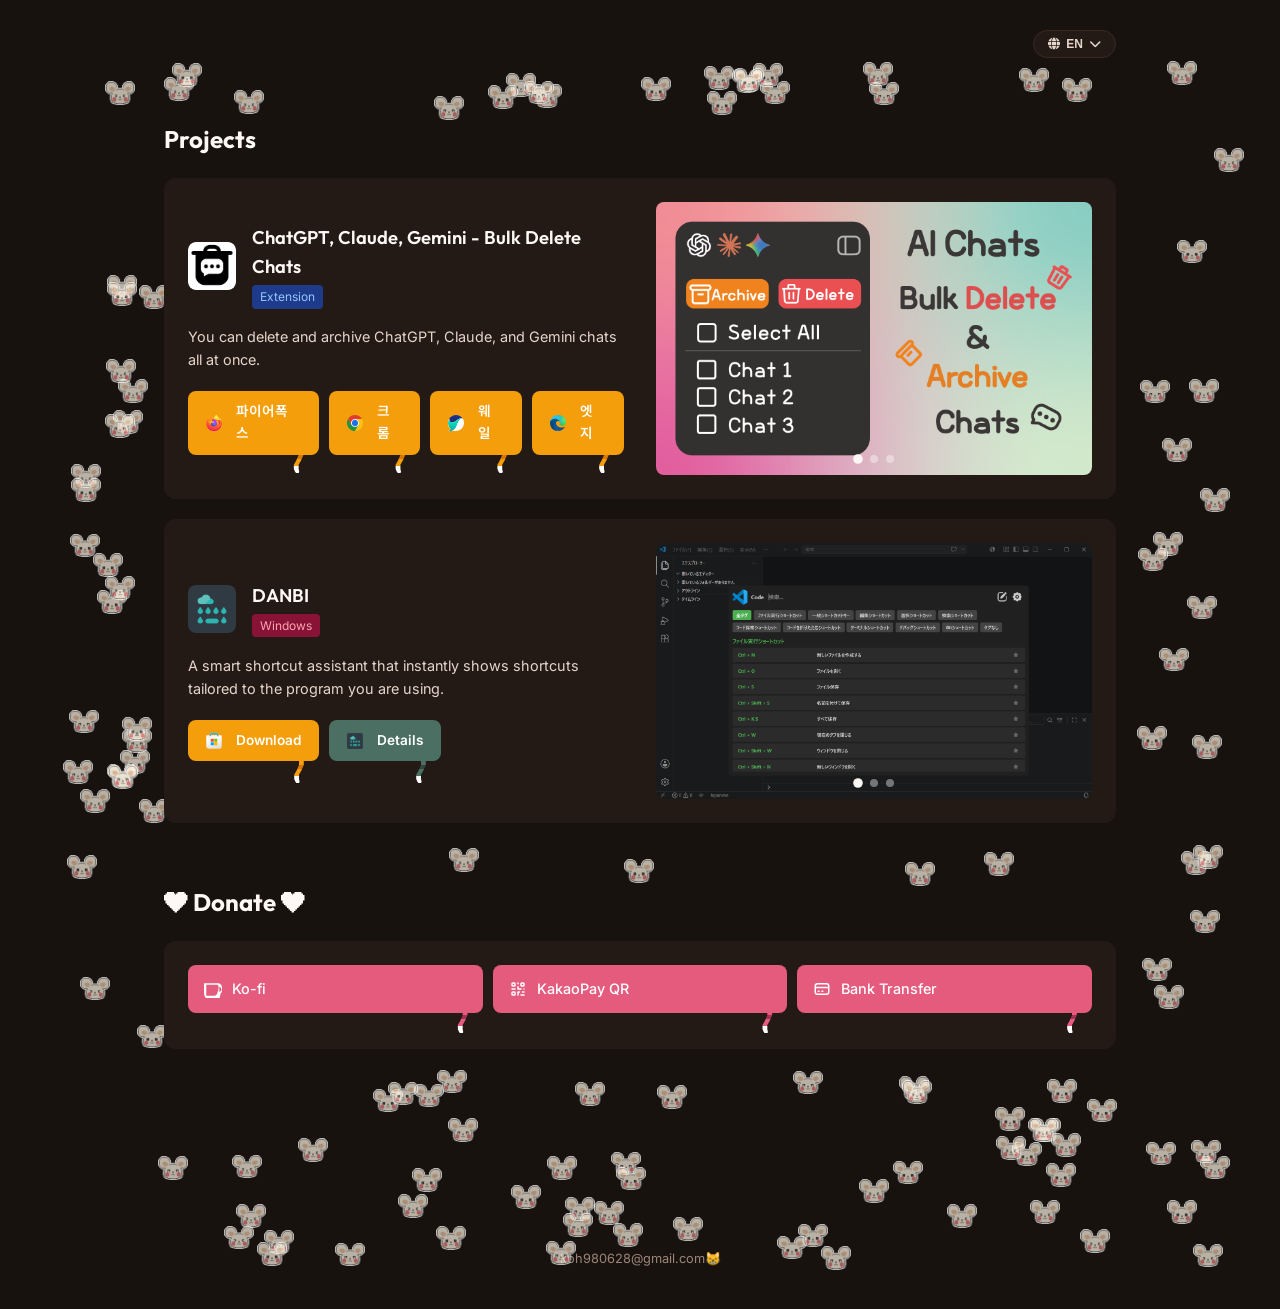
==== index.html @ f4b76061 "Update payment modals in index.html Reorganize payment modals and add KakaoPay and TossPay modals." ====
<!DOCTYPE html>
<html lang="ko">

<head>
  <meta charset="UTF-8">
  <meta name="viewport" content="width=device-width, initial-scale=1.0">
  <title data-i18n="title">😸LAON</title>
  <link rel="stylesheet" href="style.css">
  <link rel="stylesheet" href="https://cdnjs.cloudflare.com/ajax/libs/font-awesome/6.4.0/css/all.min.css">
</head>

<body>

  <!-- 헤더 프로필 영역 -->
  <header>
    <div class="header-lang-container">
      <button class="header-lang-btn" id="header-lang-btn">
        <i class="fa-solid fa-globe"></i> EN <i class="fa-solid fa-chevron-down"></i>
      </button>
      <div class="header-lang-dropdown" id="header-lang-dropdown">
        <a href="#" class="lang-option" data-lang="en">EN (English)</a>
        <a href="#" class="lang-option" data-lang="ko">KO (한국어)</a>
        <a href="#" class="lang-option" data-lang="ja">JA (日本語)</a>
        <a href="#" class="lang-option" data-lang="zh">ZH (中文)</a>
        <a href="#" class="lang-option" data-lang="es">ES (Español)</a>
        <a href="#" class="lang-option" data-lang="fr">FR (Français)</a>
        <a href="#" class="lang-option" data-lang="de">DE (Deutsch)</a>
        <a href="#" class="lang-option" data-lang="ru">RU (Русский)</a>
      </div>
    </div>
    <!-- 프로필 설명 숨기기
    <div class="header-container">
      <div class="profile-avatar">
        <iframe src="https://giphy.com/embed/NfzERYyiWcXU4" width="150" height="150" frameBorder="0" class="giphy-embed"
          style="border-radius: 50%; pointer-events: none;" allowFullScreen></iframe>
      </div>
      <div class="profile-info">
        <h1 data-i18n="header_welcome">안녕하세요옹~~~ 😸</h1>
        <p data-i18n="header_desc">편리하고 유용한 확장 프로그램과 데스크톱 도구를 제작합니다.<br>후원은 지속적인 서비스 개발과 유지보수에 아주 큰 힘이 됩니다!</p>
      </div>
    -->
    </div>
  </header>

  <!-- 메인 콘텐트 -->
  <main>

    <!-- 1. 프로젝트 소개 섹션 -->
    <section id="projects">
      <h2 data-i18n="sec_projects">프로젝트</h2>
      <div class="projects-grid">
        <article class="glass-card project-card">
          <div class="project-body">
            <div class="project-info-side">
              <div class="project-header">
                <img class="project-logo" src="logo/gpt extension logo.png" alt="Extension Logo">
                <div class="project-title">
                  <h3 data-i18n="project1_title">ChatGPT - GPT 채팅 일괄 보관 및 삭제</h3>
                  <span class="project-badge" data-i18n="badge_extension">확장 프로그램</span>
                </div>
              </div>
              <p class="project-desc" data-i18n="project1_desc">원하는 ChatGPT 대화 탭들을 선택하여 원클릭으로 보관하거나 삭제하는 강력한 생산성 확장
                프로그램입니다.
              </p>
              <div class="project-links">
                <a href="https://addons.mozilla.org/firefox/addon/ai-chats-bulk-delete/" target="_blank"
                  class="btn btn-primary" id="btn-ext-store">
                  <img class="store-svg-icon" src="logo/firefox.svg" alt="Firefox Logo"
                    style="vertical-align: middle; margin-right: 6px;">
                  파이어폭스
                </a>
                <a href="https://chromewebstore.google.com/detail/onkgclhgahifgcmlanepmiodcfbfenig?utm_source=item-share-cb"
                  target="_blank" class="btn btn-primary" id="btn-ext-store">
                  <img class="store-svg-icon" src="logo/chrome.svg" alt="Chrome Logo"
                    style="vertical-align: middle; margin-right: 6px;">
                  크롬
                </a>
                <a href="https://store.whale.naver.com/detail/jankkhgcfgfmhkidgklkialiofajngod" target="_blank"
                  class="btn btn-primary" id="btn-ext-store">
                  <img class="store-svg-icon" src="logo/whale.svg" alt="Whale Logo"
                    style="vertical-align: middle; margin-right: 6px;">
                  웨일
                </a>
                <a href="https://microsoftedge.microsoft.com/addons/detail/cefenfejcmmmejpilemgagpblkdncmoe"
                  target="_blank" class="btn btn-primary" id="btn-ext-store">
                  <img class="store-svg-icon" src="logo/edge.svg" alt="Edge Logo"
                    style="vertical-align: middle; margin-right: 6px;">
                  엣지
                </a>
              </div>
            </div>
            <div class="project-preview-side">
              <div class="project-preview slider-container" style="aspect-ratio: 16 / 10;">
                <div class="slider-wrapper">
                  <img src="Screenshot\이미지1.png" class="slide active" alt="Excel Preview">
                  <img src="Screenshot\이미지2.png" class="slide" alt="Photoshop Preview">
                  <img src="Screenshot\이미지3.png" class="slide" alt="VSCode Preview">
                </div>
                <div class="slider-dots">
                  <span class="dot active" data-index="0"></span>
                  <span class="dot" data-index="1"></span>
                  <span class="dot" data-index="2"></span>
                </div>
              </div>
            </div>
          </div>
        </article>

        <!-- 카드 2: PC 프로그램 -->
        <article class="glass-card project-card">
          <div class="project-body">
            <div class="project-info-side">
              <div class="project-header">
                <img class="project-logo" src="logo/danbi logo.png" alt="PC App Logo">
                <div class="project-title">
                  <h3 data-i18n="project2_title">DANBI-단비</h3>
                  <span class="project-badge pc">Windows</span>
                </div>
              </div>
              <p class="project-desc" data-i18n="project2_desc">내가 사용하는 프로그램에 맞춰 단축키를 즉시 보여주는 똑똑한 단축키 비서입니다.</p>
              <div class="project-links">
                <a href="ms-windows-store://pdp/?productid=9P1VXC5JP772" target="_blank" class="btn btn-primary"
                  id="btn-pc-download">
                  <img class="store-svg-icon" src="logo/windows.svg" alt="Windows Logo">
                  <span data-i18n="btn_download">다운로드</span>
                </a>
                <a href="https://danbi.raon.workers.dev/" target="_blank" class="btn btn-secondary" id="btn-pc-info">
                  <img class="store-svg-icon" src="logo/danbi logo.png" alt="Danbi Logo"
                    style="vertical-align: middle; margin-right: 6px;"><span data-i18n="btn_detail">상세 보기</span>
                </a>
              </div>
            </div>
            <div class="project-preview-side">
              <div class="project-preview slider-container" style="aspect-ratio: 1455 / 855;">
                <div class="slider-wrapper">
                  <img src="Screenshot\danbi-vscode.png" class="slide active" alt="VSCode Preview">
                  <img src="Screenshot\danbi-excel.png" class="slide" alt="Excel Preview">
                  <img src="Screenshot\danbi-photoshop.png" class="slide" alt="Photoshop Preview">
                </div>
                <div class="slider-dots">
                  <span class="dot active" data-index="0"></span>
                  <span class="dot" data-index="1"></span>
                  <span class="dot" data-index="2"></span>
                </div>
              </div>
            </div>
          </div>
        </article>

      </div>
    </section>

    <!-- 2. 후원하기 레이아웃 -->
    <section id="donation">
      <h2 data-i18n="sec_donation">❤ 후원 ❤</h2>
      <div class="donation-layout">

        <!-- 후원 수단 -->
        <div class="glass-card donation-platforms">
          <div>
            <div class="platform-buttons">
              <!-- Ko-fi -->
              <a href="https://ko-fi.com/laon28" target="_blank" class="donation-btn kofi" id="btn-kofi">
                <svg fill="currentColor" viewBox="0 0 24 24">
                  <path
                    d="M23.881 8.948c-.773-4.085-4.859-4.593-4.859-4.593H.723c-.604 0-.679.798-.679.798s-.082 7.324-.022 11.822c.164 12.25 15.351 11.12 15.351 11.12s5.155-.224 5.928-6.194c.773-5.97 3.256-4.908 3.256-8.23 0-3.323-.698-4.723-.698-4.723zm-5.748 7.387c-.822 5.086-4.98 4.723-4.98 4.723H3.023V6.269h13.684s2.855-.181 2.855 3.513c-.001 3.693-1.43 6.553-1.43 6.553zm4.614-2.81c-.575 2.115-2.298 2.236-2.298 2.236V9.066s1.692-.091 2.298 2.024c.604 2.115.575 2.435 0 4.435z" />
                </svg>
                Ko-fi
              </a>
              <!-- Patreon -->
              <!-- <a href="https://patreon.com" target="_blank" class="donation-btn patreon" id="btn-patreon">
                <svg fill="currentColor" viewBox="0 0 24 24">
                  <path
                    d="M0 .008h4.156v23.984H0V.008zm15.719 0c-4.57 0-8.275 3.703-8.275 8.27 0 4.57 3.705 8.276 8.275 8.276 4.561 0 8.281-3.706 8.281-8.275 0-4.568-3.72-8.27-8.281-8.27z" />
                </svg>
                Patreon
              </a> -->
              <!-- 카카오페이 QR -->
              <a href="#" class="donation-btn kakaopay" id="btn-kakaopay">
                <svg fill="none" stroke="currentColor" stroke-width="2" viewBox="0 0 24 24">
                  <path stroke-linecap="round" stroke-linejoin="round"
                    d="M12 4v1m6 11h2m-6 0h-2v4m0-11v3m0 0h.01M12 12h4.01M16 20h4M4 12h4m12 0h.01M5 8h2a1 1 0 001-1V5a1 1 0 00-1-1H5a1 1 0 00-1 1v2a1 1 0 001 1zm12 0h2a1 1 0 001-1V5a1 1 0 00-1-1h-2a1 1 0 00-1 1v2a1 1 0 001 1zM5 20h2a1 1 0 001-1v-2a1 1 0 00-1-1H5a1 1 0 00-1 1v2a1 1 0 001 1z" />
                </svg>
                <span data-i18n="btn_kakaopay">카카오페이 QR</span>
              </a>
              <!-- 계좌 후원 -->
              <a href="#" class="donation-btn bank" id="btn-bank">
                <svg fill="none" stroke="currentColor" stroke-width="2" viewBox="0 0 24 24">
                  <path stroke-linecap="round" stroke-linejoin="round"
                    d="M3 10h18M7 15h1m4 0h1m-7 4h12a3 3 0 003-3V8a3 3 0 00-3-3H6a3 3 0 00-3 3v8a3 3 0 003 3z" />
                </svg>
                <span data-i18n="btn_bank">계좌이체 후원</span>
              </a>


            </div>
          </div>


        </div>

      </div>

      </div>
    </section>

  </main>

  <!-- 3. 계좌이체 모달 -->
  <div class="modal" id="modal-bank">
    <div class="modal-backdrop"></div>
    <div class="modal-content">
      <button class="modal-close" aria-label="닫기">
        <svg width="24" height="24" fill="none" stroke="currentColor" stroke-width="2" viewBox="0 0 24 24">
          <path stroke-linecap="round" stroke-linejoin="round" d="M6 18L18 6M6 6l12 12" />
        </svg>
      </button>
      <h3 data-i18n="modal_bank_title">계좌이체 후원</h3>
      <p style="color: var(--text-secondary); font-size: 0.9rem; margin-top: 8px;" data-i18n="modal_bank_desc">아래 계좌번호로
        따뜻한 마음을 보내주세요.</p>
      <div class="modal-bank-info">
        <div class="modal-bank-title" data-i18n="modal_bank_name">토스</div>
        <div class="modal-bank-account" id="bank-account-number">1000-0604-2530</div>
      </div>
      <button class="btn btn-primary" style="width: 100%;" id="btn-copy-account" data-i18n="modal_bank_copy">계좌번호
        복사하기</button>
    </div>

    <!-- 4. 카카오페이 모달 -->
    <div class="modal" id="modal-kakaopay">
      <div class="modal-backdrop"></div>
      <div class="modal-content">
        <button class="modal-close" aria-label="닫기">
          <svg width="24" height="24" fill="none" stroke="currentColor" stroke-width="2" viewBox="0 0 24 24">
            <path stroke-linecap="round" stroke-linejoin="round" d="M6 18L18 6M6 6l12 12" />
          </svg>
        </button>
        <h3 data-i18n="modal_kakaopay_title">카카오페이 QR 코드</h3>
        <p style="color: var(--text-secondary); font-size: 0.9rem; margin-top: 8px;" data-i18n="modal_kakaopay_desc">
          스마트폰으로 스캔하여 간편하게 송금하실 수 있습니다.</p>
        <div class="modal-qr-img">
          <img src="cat\qr.png" alt="카카오페이 QR 코드">
        </div>
      </div>
    </div>

    <!-- 5. 토스페이 모달 -->
    <div class="modal" id="modal-tosspay">
      <div class="modal-backdrop"></div>
      <div class="modal-content">
        <button class="modal-close" aria-label="닫기">
          <svg width="24" height="24" fill="none" stroke="currentColor" stroke-width="2" viewBox="0 0 24 24">
            <path stroke-linecap="round" stroke-linejoin="round" d="M6 18L18 6M6 6l12 12" />
          </svg>
        </button>
        <h3 data-i18n="modal_tosspay_title">토스페이 QR 코드</h3>
        <p style="color: var(--text-secondary); font-size: 0.9rem; margin-top: 8px;" data-i18n="modal_kakaopay_desc">
          스마트폰으로 스캔하여 간편하게 송금하실 수 있습니다.</p>
        <div class="modal-qr-img">
          <img src="cat\qr2.png" alt="토스페이 QR 코드">
        </div>
      </div>
    </div>
  

  </div>

  <!-- 푸터 -->
  <footer>
    <p>koh980628@gmail.com😸</p>
  </footer>

  <script src="app.js"></script>
</body>

</html>
---- style.css ----
@import url('https://fonts.googleapis.com/css2?family=Inter:wght@300;400;500;600;700&family=Outfit:wght@400;600;800&family=Noto+Sans+KR:wght@300;400;500;700&display=swap');

:root {
  --bg-primary: #18120f;
  /* 웜 다크 코코아 */
  --bg-secondary: #241a15;
  /* 부드러운 다크 초콜릿 */
  --bg-tertiary: #3a2a21;
  /* 웜 브라운 */

  --accent-blue: #f59e0b;
  /* 치즈 주황 */
  --accent-cyan: #eab308;
  /* 크림 노랑 */
  --accent-pink: #f43f5e;
  /* 젤리 핑크 */

  --text-primary: #fdf8f5;
  /* 따뜻한 크림 아이보리 */
  --text-secondary: #e6d5cb;
  /* 밀크티 소프트 베이지 */
  --text-muted: #9c8577;
  /* 회갈색 */

  --font-title: 'Outfit', 'Noto Sans KR', sans-serif;
  --font-body: 'Inter', 'Noto Sans KR', sans-serif;

  --transition: all 0.2s ease-in-out;
}

* {
  box-sizing: border-box;
  margin: 0;
  padding: 0;
}

body {
  background-color: var(--bg-primary);
  color: var(--text-primary);
  font-family: var(--font-body);
  line-height: 1.6;
  overflow-x: hidden;
}

/* Header & Profile (Left-aligned & Flex horizontal) */
header {
  max-width: 1000px;
  margin: 0 auto;
  padding: 80px 24px 40px;
  position: relative;
  z-index: 2;
  /* 쥐들이 콘텐츠 뒤로 가도록 설정 */
}

.header-container {
  display: flex;
  align-items: center;
  gap: 32px;
  text-align: left;
}

@media (max-width: 650px) {
  .header-container {
    flex-direction: column;
    align-items: flex-start;
    gap: 20px;
  }
}

/* 둥근모서리 정사각형 아바타 */
.profile-avatar {
  width: 100px;
  height: 100px;
  border-radius: 16px;
  /* 둥근모서리 정사각형 */
  background: var(--bg-secondary);
  display: flex;
  align-items: center;
  justify-content: center;
  flex-shrink: 0;
  overflow: hidden;
}

.profile-avatar img {
  width: 100%;
  height: 100%;
  object-fit: cover;
  border-radius: 16px;
}

.profile-info {
  display: flex;
  flex-direction: column;
  gap: 8px;
}

header h1 {
  font-family: var(--font-title);
  font-size: 2.2rem;
  font-weight: 700;
  color: var(--text-primary);
  line-height: 1.2;
}

header p {
  color: var(--text-secondary);
  font-size: 1rem;
  max-width: 650px;
}

/* Main Container */
main {
  max-width: 1000px;
  margin: 0 auto;
  padding: 0 24px 100px;
  position: relative;
  z-index: 2;
  /* 쥐들이 콘텐츠 뒤로 가도록 설정 */
}

section {
  margin-bottom: 60px;
}

section h2 {
  font-family: var(--font-title);
  font-size: 1.5rem;
  font-weight: 700;
  margin-bottom: 20px;
  color: var(--text-primary);
}

/* Flat Cards (No Borders, Flat BG) */
.glass-card {
  background: var(--bg-secondary);
  border: none;
  /* 테두리 제거 */
  border-radius: 12px;
  padding: 24px;
  box-shadow: none;
  /* 그림자 제거 또는 아주 약하게 */
  transition: var(--transition);
}

.glass-card:hover {
  background: #243046;
  /* 소프트한 밝기 변화만 제공 */
  transform: none;
  /* 움직임 애니메이션 최소화 */
}

/* Projects Grid (1 Row layout per card) */
.projects-grid {
  display: grid;
  grid-template-columns: 1fr;
  /* 한 줄씩 배치 */
  gap: 20px;
}

.project-card {
  display: flex;
  flex-direction: column;
  height: auto;
}

.project-body {
  display: flex;
  align-items: center;
  gap: 32px;
}

.project-info-side {
  flex: 1;
  display: flex;
  flex-direction: column;
}

.project-preview-side {
  flex: 1;
  display: flex;
  justify-content: flex-end;
}

@media (max-width: 768px) {
  .project-body {
    flex-direction: column;
    align-items: stretch;
    gap: 20px;
  }

  .project-preview-side {
    justify-content: center;
  }

  .project-preview {
    max-width: 100% !important;
  }
}

.project-header {
  display: flex;
  align-items: center;
  gap: 16px;
  margin-bottom: 16px;
}

.project-logo {
  width: 48px;
  height: 48px;
  border-radius: 8px;
  object-fit: cover;
}

.project-title h3 {
  font-family: var(--font-title);
  font-size: 1.15rem;
  font-weight: 600;
}

.project-badge {
  display: inline-block;
  font-size: 0.75rem;
  padding: 2px 8px;
  border-radius: 4px;
  background: #1e3a8a;
  color: #93c5fd;
  margin-top: 4px;
}

.project-badge.pc {
  background: #881337;
  color: #fda4af;
}

.project-desc {
  color: var(--text-secondary);
  font-size: 0.9rem;
  margin-bottom: 20px;
}

.project-preview {
  position: relative;
  width: 100%;
  max-width: 440px;
  /* 프리뷰 미디어 최대 너비 지정 */
  height: auto;
  /* aspect-ratio에 맞춰 높이가 조절되도록 수정 */
  border-radius: 8px;
  overflow: hidden;
}

.slider-wrapper {
  position: relative;
  width: 100%;
  height: 100%;
}

.slide {
  position: absolute;
  top: 0;
  left: 0;
  width: 100%;
  height: 100%;
  object-fit: cover;
  /* 컨테이너 비율이 이미지와 일치하므로 cover를 사용해 미세한 렌더링 틈새 방지 */
  opacity: 0;
  transition: opacity 0.4s ease-in-out;
  pointer-events: none;
  z-index: 1;
}

.slide.active {
  opacity: 1;
  pointer-events: auto;
  z-index: 2;
}



/* 슬라이더 인디케이터 도트 */
.slider-dots {
  position: absolute;
  bottom: 12px;
  left: 50%;
  transform: translateX(-50%);
  display: flex;
  gap: 8px;
  z-index: 10;
}

.dot {
  width: 8px;
  height: 8px;
  border-radius: 50%;
  background: rgba(255, 255, 255, 0.4);
  cursor: pointer;
  transition: var(--transition);
}

.dot.active {
  background: var(--text-primary);
  transform: scale(1.2);
}

.project-links {
  display: flex;
  gap: 10px;
}

.btn {
  display: inline-flex;
  align-items: center;
  justify-content: center;
  gap: 8px;
  padding: 10px 18px;
  border-radius: 8px;
  font-size: 0.85rem;
  font-weight: 600;
  text-decoration: none;
  cursor: pointer;
  transition: var(--transition);
  border: none;
  outline: none;
  position: relative;
  /* 고양이 귀 배치를 위한 상대 위치 지정 */
  transform-style: preserve-3d;
  /* 꼬리가 버튼 뒤쪽에 위치하도록 3D 레이어 형성 */
}

.btn-primary {
  background: #f59e0b;
  /* 치즈 주황색 */
  color: #ffffff;
  --cat-color-main: #f59e0b;
  --cat-color-dark: #d97706;
}

.btn-primary:hover {
  background: #d97706;
  /* 더 진한 주황색 */
  --cat-color-main: #d97706;
}

.btn-secondary {
  background: #4b7063;
  /* 세이지 그린 */
  color: #ffffff;
  --cat-color-main: #4b7063;
  --cat-color-dark: #2f473f;
}

.btn-secondary:hover {
  background: #3a574d;
  --cat-color-main: #3a574d;
}

/* Donation Section */
.donation-layout {
  display: grid;
  grid-template-columns: 1fr;
  /* 후원내역 제거되었으므로 1열 배치 */
  gap: 20px;
}

.donation-platforms {
  display: flex;
  flex-direction: column;
  gap: 20px;
}

.platform-group-title {
  font-size: 0.8rem;
  text-transform: uppercase;
  letter-spacing: 0.5px;
  color: var(--text-muted);
  margin-bottom: 8px;
}

.platform-buttons {
  display: grid;
  grid-template-columns: repeat(auto-fit, minmax(170px, 1fr));
  gap: 10px;
  margin-bottom: 12px;
}

.donation-btn {
  display: flex;
  align-items: center;
  gap: 10px;
  padding: 12px 16px;
  border-radius: 8px;
  text-decoration: none;
  font-weight: 500;
  font-size: 0.9rem;
  color: #ffffff;
  /* 가독성을 위한 흰색 글자 */
  background: #e55b7e;
  /* 젤리 핑크 */
  transition: var(--transition);
  border: none;
  position: relative;
  /* 고양이 귀 배치를 위한 상대 위치 지정 */
  transform-style: preserve-3d;
  /* 꼬리가 버튼 뒤쪽에 위치하도록 3D 레이어 형성 */
  --cat-color-main: #e55b7e;
  --cat-color-dark: #a0324f;
}

.donation-btn svg {
  width: 18px;
  height: 18px;
  flex-shrink: 0;
}

.donation-btn:hover {
  background: #c44365;
  color: #ffffff;
  --cat-color-main: #c44365;
}

/* Modals (No Border, Clean Modals) */
.modal {
  position: fixed;
  top: 0;
  left: 0;
  width: 100%;
  height: 100%;
  z-index: 1000;
  display: flex;
  align-items: center;
  justify-content: center;
  opacity: 0;
  pointer-events: none;
  transition: opacity 0.2s ease;
}

.modal.active {
  opacity: 1;
  pointer-events: auto;
}

.modal-backdrop {
  position: absolute;
  top: 0;
  left: 0;
  width: 100%;
  height: 100%;
  background: rgba(15, 23, 42, 0.8);
}

.modal-content {
  position: relative;
  background: var(--bg-secondary);
  border-radius: 12px;
  padding: 24px;
  max-width: 380px;
  width: 90%;
  text-align: center;
  transform: translateY(10px);
  transition: transform 0.2s ease;
  z-index: 1001;
  border: none;
}

.modal.active .modal-content {
  transform: translateY(0);
}

.modal-close {
  position: absolute;
  top: 16px;
  right: 16px;
  background: transparent;
  border: none;
  color: var(--text-muted);
  cursor: pointer;
  padding: 4px;
}

.modal-close:hover {
  color: var(--text-primary);
}

.modal-qr-img {
  width: 200px;
  height: 200px;
  border-radius: 8px;
  margin: 16px auto;
  background: #ffd676;
  padding: 5px;
}

.modal-qr-img img {
  width: 100%;
  height: 100%;
  object-fit: contain;
}

.modal-bank-info {
  margin: 16px 0;
  background: var(--bg-tertiary);
  border-radius: 8px;
  padding: 12px;
}

.modal-bank-title {
  color: var(--text-muted);
  font-size: 0.8rem;
  margin-bottom: 2px;
}

.modal-bank-account {
  font-size: 1.05rem;
  font-weight: 600;
  color: var(--text-primary);
}

/* Toast Alerts */
.toast-container {
  position: fixed;
  bottom: 24px;
  right: 24px;
  z-index: 2000;
  display: flex;
  flex-direction: column;
  gap: 8px;
}

.toast {
  background: var(--bg-secondary);
  color: var(--text-primary);
  padding: 12px 20px;
  border-radius: 6px;
  font-weight: 500;
  font-size: 0.85rem;
  display: flex;
  align-items: center;
  gap: 8px;
  opacity: 0;
  animation: slideIn 0.2s forwards, fadeOut 0.2s 2.8s forwards;
  border: none;
}

@keyframes slideIn {
  to {
    opacity: 1;
  }
}

@keyframes fadeOut {
  to {
    opacity: 0;
  }
}

/* Footer */
footer {
  text-align: center;
  padding: 40px 24px;
  color: var(--text-muted);
  font-size: 0.8rem;
}

/* Store & Platform SVG Icon Styles */
.store-svg-icon {
  width: 16px;
  height: 16px;
  vertical-align: middle;
  margin-right: 6px;
}

/* Custom Cat Cursor */
html,
body {
  cursor: url('cat/커서small21.png') 12 12, auto;
}

a,
button,
[role="button"],
input[type="submit"],
input[type="button"],
.btn,
.dot,
.modal-close,
.donation-btn {
  cursor: url('cat/커서small22.png') 12 12, pointer !important;
}

/* Cat Ears Decoration for Buttons */
/* Left Ear */
.btn::before,
.donation-btn::before {
  content: "";
  position: absolute;
  bottom: 80%;
  /* 버튼 본체 뒤로 들어가도록 보정 */
  left: 12px;
  width: 18px;
  height: 16px;
  /* 버튼의 테마색을 반영한 줄무늬 + 하얀 솜털 끝부분 표현 */
  background: linear-gradient(to bottom,
      var(--cat-color-main, #f59e0b) 100%);
  clip-path: polygon(0% 100%, 32% 16%, 42% 6%, 50% 3%, 58% 6%, 68% 16%, 100% 100%);
  /* 귀 끝 둥글게 클리핑 */
  transition: transform 0.2s cubic-bezier(0.175, 0.885, 0.32, 1.275), background 0.2s ease-in-out;
  transform-origin: bottom center;
  transform: translateZ(-1px);
  /* 버튼 본체 배경 레이어 뒤로 가도록 설정 */
  z-index: -1;
  pointer-events: none;
  display: block;
}

/* Right Ear */
.btn::after,
.donation-btn::after {
  content: "";
  position: absolute;
  bottom: 80%;
  right: 12px;
  width: 18px;
  height: 16px;
  background: linear-gradient(to bottom,
      var(--cat-color-main, #f59e0b) 100%);
  clip-path: polygon(0% 100%, 32% 16%, 42% 6%, 50% 3%, 58% 6%, 68% 16%, 100% 100%);
  /* 귀 끝 둥글게 클리핑 */
  transition: transform 0.2s cubic-bezier(0.175, 0.885, 0.32, 1.275), background 0.2s ease-in-out;
  transform-origin: bottom center;
  transform: translateZ(-1px);
  z-index: -1;
  pointer-events: none;
  display: block;
}

/* Hover effect: ears twitch */
.btn:hover::before,
.donation-btn:hover::before {
  transform: translateZ(-1px) translateY(-2px) scaleY(1.2) rotate(-10deg);
}

.btn:hover::after,
.donation-btn:hover::after {
  transform: translateZ(-1px) translateY(-2px) scaleY(1.2) rotate(10deg);
}

/* Cat Tail Decoration for Buttons */
.cat-tail {
  position: absolute;
  top: 85%;
  /* 버튼 뒷쪽에서 튀어나오는 연출을 위해 약간 위에서 시작 */
  right: 14px;
  /* 버튼 오른쪽 하단에 배치 */
  width: 12px;
  height: 28px;
  /* 버튼 테마 컬러를 반영한 줄무늬 + 하얀 솜털 양끝 표현 */
  background: linear-gradient(to bottom,
      var(--cat-color-main, #f59e0b) 0%,
      var(--cat-color-main, #f59e0b) 35%,
      var(--cat-color-dark, #d97706) 35%,
      var(--cat-color-dark, #d97706) 50%,
      var(--cat-color-main, #f59e0b) 50%,
      var(--cat-color-main, #f59e0b) 75%,
      #ffffff 75%,
      #ffffff 100%);
  /* S자 형태로 꼬리를 클리핑 (일정한 두께, 둥근 끝부분) */
  clip-path: polygon(30% 0%, 70% 0%,
      90% 20%, 90% 35%,
      70% 55%, 50% 70%,
      50% 85%, 55% 95%,
      50% 100%, 40% 100%,
      30% 100%, 20% 95%,
      10% 85%, 10% 70%,
      30% 55%, 50% 35%,
      50% 20%);
  transform-origin: top center;
  z-index: -1;
  /* 버튼 글씨나 요소들 뒤에 숨김 */
  transform: translateZ(-1px);
  /* 부모 background 뒤로 가려지는 Stacking Context 문제 해결 */
  transition: transform 0.3s ease-in-out;
  pointer-events: none;
  /* 클릭 방해 방지 */
}

/* Hover: Wiggle/Wag the tail (살짝 빠르게 0.7s) */
.btn:hover .cat-tail,
.donation-btn:hover .cat-tail {
  animation: catTailWag 0.7s ease-in-out infinite alternate;
}

@keyframes catTailWag {
  0% {
    transform: translateZ(-1px) rotate(-15deg) skewX(-4deg);
  }

  100% {
    transform: translateZ(-1px) rotate(22deg) skewX(6deg);
  }
}

/* Heart Particle Styles for Donation Buttons */
.donation-btn {
  overflow: visible;
}

.heart-particle {
  position: absolute;
  pointer-events: none;
  z-index: -1;
  transform-style: preserve-3d;
  transform: translate3d(0, 0, 0px);
  /* 버튼 뒤로 위치 보정 */
  animation: heartFloat 1s cubic-bezier(0.1, 0.8, 0.3, 1) forwards;
  opacity: 0;
  line-height: 1;
}

@keyframes heartFloat {
  0% {
    transform: translate3d(0, 0, -1px) scale(0.2) rotate(0deg);
    opacity: 0;
  }

  15% {
    opacity: 0.95;
    transform: translate3d(0, 0, -1px) scale(0.6);
  }

  100% {
    transform: translate3d(var(--tx), var(--ty), -1px) scale(1.6) rotate(30deg);
    opacity: 0;
  }
}

/* Background Mice Decoration */
.bg-mouse {
  position: absolute;
  width: 30px;
  height: auto;
  opacity: 0.7;
  /* 배경에 은은하고 자연스럽게 동화되도록 투명도 설정 */
  pointer-events: none;
  /* 사용자 클릭 및 드래그 방해 금지 */
  z-index: 1;
  /* 컨텐츠 아래(배경 위) 배치 */
  transition: transform 0.12s ease-out, opacity 0.3s;
}


/* Button Shiver (Wiggle) Effect on Hover */
.btn:hover,
.donation-btn:hover {
  animation: shiver 0.12s infinite;
}

@keyframes shiver {
  0% {
    transform: translate(0, 0) rotate(0deg);
  }

  25% {
    transform: translate(-1px, -0.5px) rotate(-0.5deg);
  }

  50% {
    transform: translate(1px, 0.5px) rotate(0.5deg);
  }

  75% {
    transform: translate(-0.5px, 1px) rotate(-0.5deg);
  }

  100% {
    transform: translate(0.5px, -1px) rotate(0.5deg);
  }
}

/* Logo Particles for Standard Buttons */
.btn {
  overflow: visible;
}

.logo-particle {
  position: absolute;
  pointer-events: none;
  z-index: -1;
  transform-style: preserve-3d;
  transform: translate3d(0, 0, -1px) scale(0.2) rotate(0deg);
  animation: logoFloat 1s cubic-bezier(0.1, 0.8, 0.3, 1) forwards;
  opacity: 0;
  object-fit: contain;
}

@keyframes logoFloat {
  0% {
    transform: translate3d(0, 0, -1px) scale(0.2) rotate(0deg);
    opacity: 0;
  }

  15% {
    opacity: 0.85;
    transform: translate3d(0, 0, -1px) scale(0.6);
  }

  100% {
    transform: translate3d(var(--tx), var(--ty), -1px) scale(1.4) rotate(45deg);
    opacity: 0;
  }
}

/* Language Selector Dropdown */
.header-lang-container {
  position: absolute;
  top: 30px;
  right: 24px;
  z-index: 100;
  /* 쥐 레이어보다 높게, 모달보다는 낮게 */
}

.header-lang-btn {
  display: inline-flex;
  align-items: center;
  gap: 6px;
  background: var(--bg-secondary);
  color: var(--text-secondary);
  border: 1px solid var(--bg-tertiary);
  padding: 6px 14px;
  border-radius: 20px;
  font-size: 0.75rem;
  font-weight: 600;
  cursor: url('cat/커서small22.png') 12 12, pointer !important;
  transition: var(--transition);
  outline: none;
}

.header-lang-btn:hover {
  background: var(--bg-tertiary);
  color: var(--text-primary);
  border-color: var(--text-muted);
}

.header-lang-dropdown {
  position: absolute;
  top: calc(100% + 8px);
  right: 0;
  background: var(--bg-secondary);
  border: 1px solid var(--bg-tertiary);
  border-radius: 10px;
  width: 145px;
  display: flex;
  flex-direction: column;
  overflow: hidden;
  opacity: 0;
  pointer-events: none;
  transform: translateY(5px);
  transition: all 0.2s cubic-bezier(0.165, 0.84, 0.44, 1);
  box-shadow: 0 4px 16px rgba(0, 0, 0, 0.6);
}

.header-lang-dropdown.active {
  opacity: 1;
  pointer-events: auto;
  transform: translateY(0);
}

.lang-option {
  display: block;
  padding: 10px 14px;
  color: var(--text-secondary);
  text-decoration: none;
  font-size: 0.78rem;
  transition: var(--transition);
  text-align: left;
  cursor: url('cat/커서small22.png') 12 12, pointer !important;
}

.lang-option:hover {
  background: var(--bg-tertiary);
  color: var(--text-primary);
}
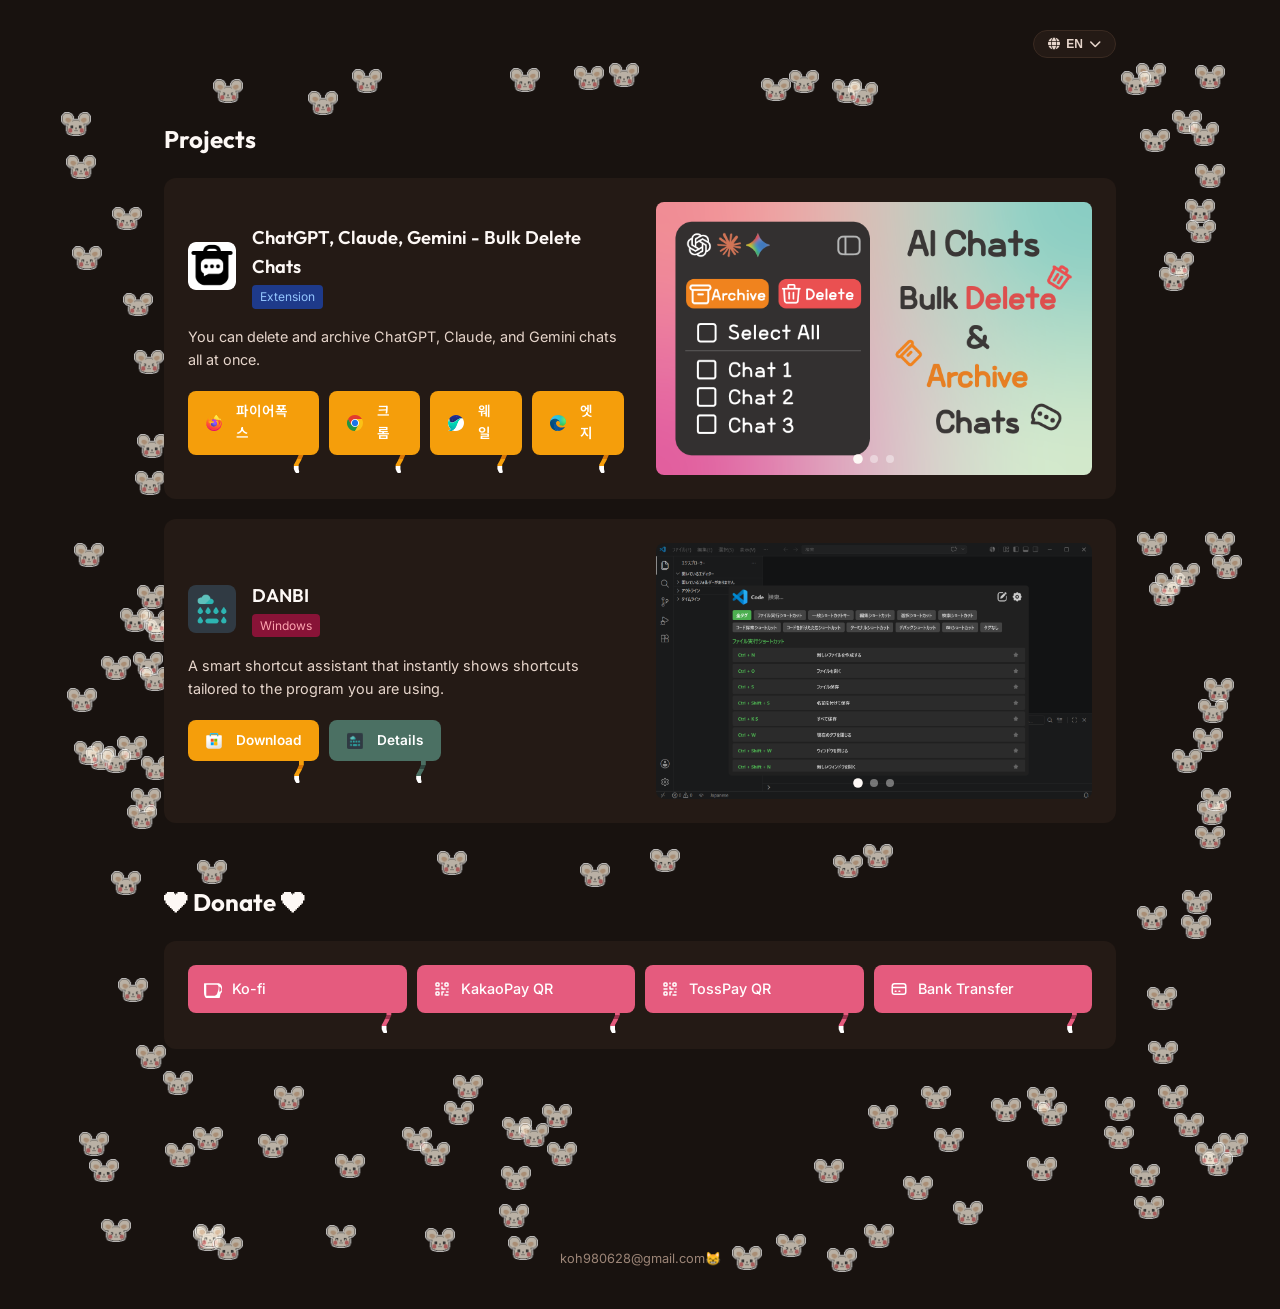
==== commit 96e87ac1: "Add TossPay QR donation button to index.html" ====
--- a/index.html
+++ b/index.html
@@ -183,6 +183,14 @@
                 </svg>
                 <span data-i18n="btn_kakaopay">카카오페이 QR</span>
               </a>
+              <!-- 토스페이 QR -->
+              <a href="#" class="donation-btn kakaopay" id="btn-tosspay">
+                <svg fill="none" stroke="currentColor" stroke-width="2" viewBox="0 0 24 24">
+                  <path stroke-linecap="round" stroke-linejoin="round"
+                    d="M12 4v1m6 11h2m-6 0h-2v4m0-11v3m0 0h.01M12 12h4.01M16 20h4M4 12h4m12 0h.01M5 8h2a1 1 0 001-1V5a1 1 0 00-1-1H5a1 1 0 00-1 1v2a1 1 0 001 1zm12 0h2a1 1 0 001-1V5a1 1 0 00-1-1h-2a1 1 0 00-1 1v2a1 1 0 001 1zM5 20h2a1 1 0 001-1v-2a1 1 0 00-1-1H5a1 1 0 00-1 1v2a1 1 0 001 1z" />
+                </svg>
+                <span data-i18n="btn_tosspay">토스페이 QR</span>
+              </a>
               <!-- 계좌 후원 -->
               <a href="#" class="donation-btn bank" id="btn-bank">
                 <svg fill="none" stroke="currentColor" stroke-width="2" viewBox="0 0 24 24">
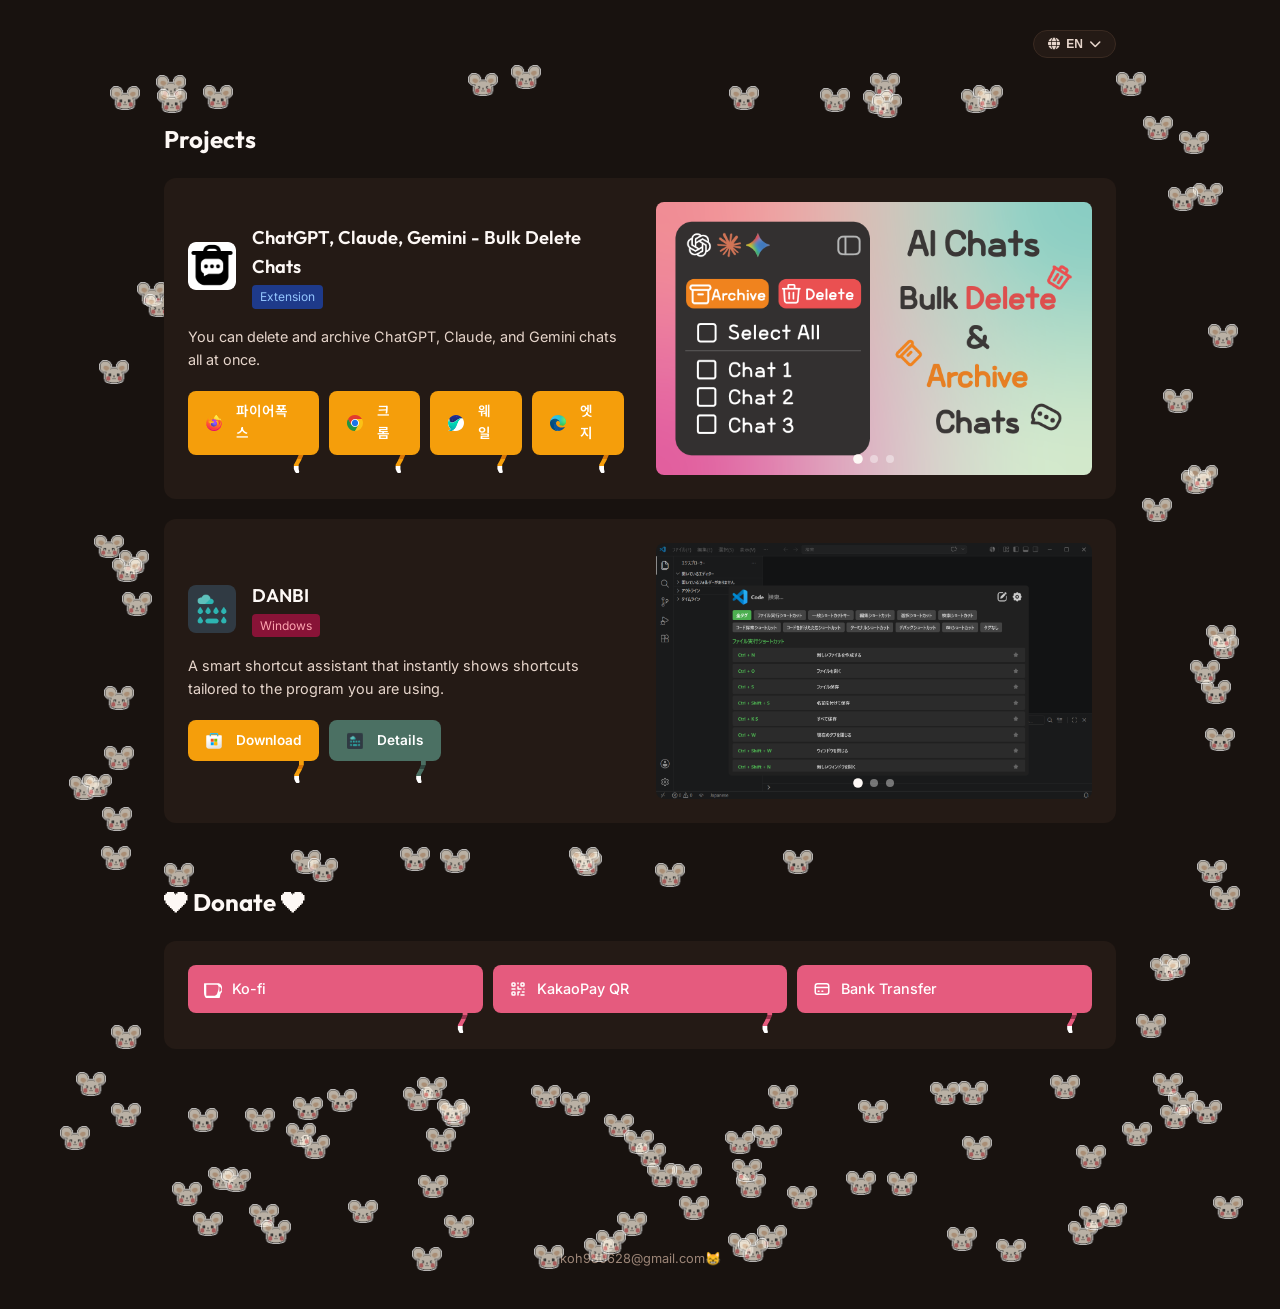
==== commit 6d01cb2a: "Remove TossPay QR donation button Removed TossPay QR donation button from the HTML." ====
--- a/index.html
+++ b/index.html
@@ -183,14 +183,7 @@
                 </svg>
                 <span data-i18n="btn_kakaopay">카카오페이 QR</span>
               </a>
-              <!-- 토스페이 QR -->
-              <a href="#" class="donation-btn kakaopay" id="btn-tosspay">
-                <svg fill="none" stroke="currentColor" stroke-width="2" viewBox="0 0 24 24">
-                  <path stroke-linecap="round" stroke-linejoin="round"
-                    d="M12 4v1m6 11h2m-6 0h-2v4m0-11v3m0 0h.01M12 12h4.01M16 20h4M4 12h4m12 0h.01M5 8h2a1 1 0 001-1V5a1 1 0 00-1-1H5a1 1 0 00-1 1v2a1 1 0 001 1zm12 0h2a1 1 0 001-1V5a1 1 0 00-1-1h-2a1 1 0 00-1 1v2a1 1 0 001 1zM5 20h2a1 1 0 001-1v-2a1 1 0 00-1-1H5a1 1 0 00-1 1v2a1 1 0 001 1z" />
-                </svg>
-                <span data-i18n="btn_tosspay">토스페이 QR</span>
-              </a>
+              
               <!-- 계좌 후원 -->
               <a href="#" class="donation-btn bank" id="btn-bank">
                 <svg fill="none" stroke="currentColor" stroke-width="2" viewBox="0 0 24 24">
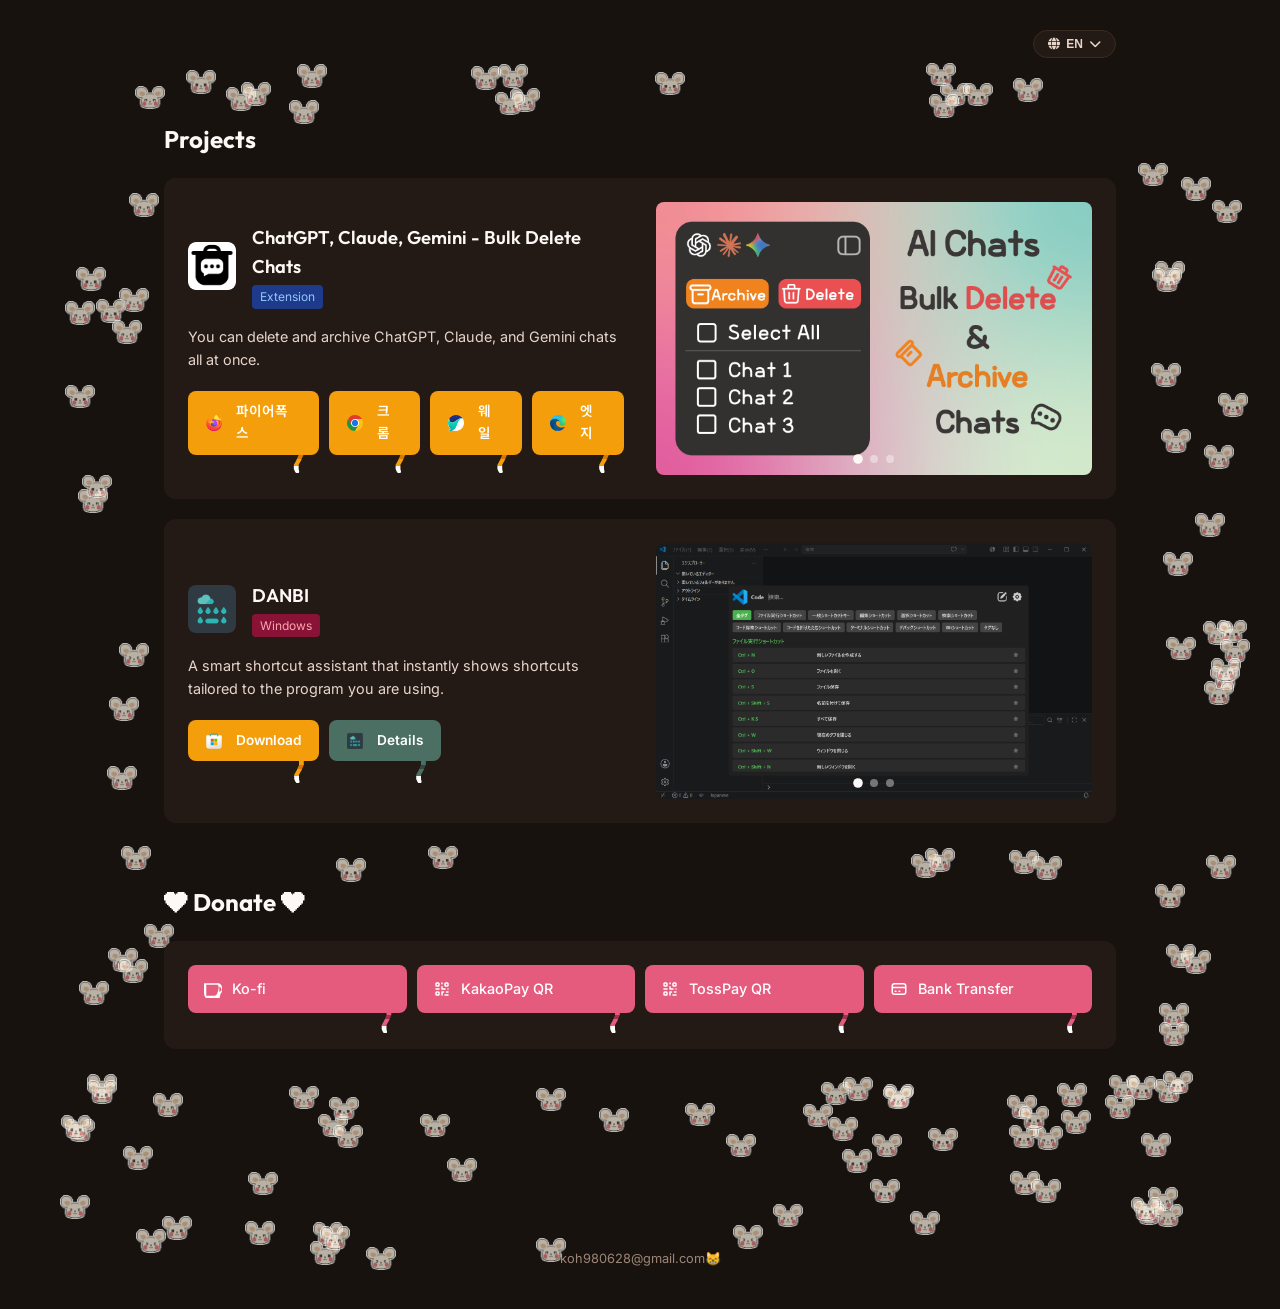
==== commit 42d66066: "Add TossPay QR code modal and button Added TossPay QR code modal and button to index.html." ====
--- a/index.html
+++ b/index.html
@@ -183,7 +183,14 @@
                 </svg>
                 <span data-i18n="btn_kakaopay">카카오페이 QR</span>
               </a>
-              
+              <!-- 토스페이 QR -->
+              <a href="#" class="donation-btn kakaopay" id="btn-kakaopay">
+                <svg fill="none" stroke="currentColor" stroke-width="2" viewBox="0 0 24 24">
+                  <path stroke-linecap="round" stroke-linejoin="round"
+                    d="M12 4v1m6 11h2m-6 0h-2v4m0-11v3m0 0h.01M12 12h4.01M16 20h4M4 12h4m12 0h.01M5 8h2a1 1 0 001-1V5a1 1 0 00-1-1H5a1 1 0 00-1 1v2a1 1 0 001 1zm12 0h2a1 1 0 001-1V5a1 1 0 00-1-1h-2a1 1 0 00-1 1v2a1 1 0 001 1zM5 20h2a1 1 0 001-1v-2a1 1 0 00-1-1H5a1 1 0 00-1 1v2a1 1 0 001 1z" />
+                </svg>
+                <span data-i18n="btn_tosspay">토스페이 QR</span>
+              </a>
               <!-- 계좌 후원 -->
               <a href="#" class="donation-btn bank" id="btn-bank">
                 <svg fill="none" stroke="currentColor" stroke-width="2" viewBox="0 0 24 24">
@@ -226,44 +233,41 @@
       <button class="btn btn-primary" style="width: 100%;" id="btn-copy-account" data-i18n="modal_bank_copy">계좌번호
         복사하기</button>
     </div>
-
-    <!-- 4. 카카오페이 모달 -->
-    <div class="modal" id="modal-kakaopay">
-      <div class="modal-backdrop"></div>
-      <div class="modal-content">
-        <button class="modal-close" aria-label="닫기">
-          <svg width="24" height="24" fill="none" stroke="currentColor" stroke-width="2" viewBox="0 0 24 24">
-            <path stroke-linecap="round" stroke-linejoin="round" d="M6 18L18 6M6 6l12 12" />
-          </svg>
-        </button>
-        <h3 data-i18n="modal_kakaopay_title">카카오페이 QR 코드</h3>
-        <p style="color: var(--text-secondary); font-size: 0.9rem; margin-top: 8px;" data-i18n="modal_kakaopay_desc">
-          스마트폰으로 스캔하여 간편하게 송금하실 수 있습니다.</p>
-        <div class="modal-qr-img">
-          <img src="cat\qr.png" alt="카카오페이 QR 코드">
-        </div>
-      </div>
-    </div>
-
-    <!-- 5. 토스페이 모달 -->
-    <div class="modal" id="modal-tosspay">
-      <div class="modal-backdrop"></div>
-      <div class="modal-content">
-        <button class="modal-close" aria-label="닫기">
-          <svg width="24" height="24" fill="none" stroke="currentColor" stroke-width="2" viewBox="0 0 24 24">
-            <path stroke-linecap="round" stroke-linejoin="round" d="M6 18L18 6M6 6l12 12" />
-          </svg>
-        </button>
-        <h3 data-i18n="modal_tosspay_title">토스페이 QR 코드</h3>
-        <p style="color: var(--text-secondary); font-size: 0.9rem; margin-top: 8px;" data-i18n="modal_kakaopay_desc">
-          스마트폰으로 스캔하여 간편하게 송금하실 수 있습니다.</p>
-        <div class="modal-qr-img">
-          <img src="cat\qr2.png" alt="토스페이 QR 코드">
-        </div>
-      </div>
-    </div>
-  
-
+  </div>
+  <!-- 4. 카카오페이 모달 -->
+  <div class="modal" id="modal-kakaopay">
+    <div class="modal-backdrop"></div>
+    <div class="modal-content">
+      <button class="modal-close" aria-label="닫기">
+        <svg width="24" height="24" fill="none" stroke="currentColor" stroke-width="2" viewBox="0 0 24 24">
+          <path stroke-linecap="round" stroke-linejoin="round" d="M6 18L18 6M6 6l12 12" />
+        </svg>
+      </button>
+      <h3 data-i18n="modal_kakaopay_title">카카오페이 QR 코드</h3>
+      <p style="color: var(--text-secondary); font-size: 0.9rem; margin-top: 8px;" data-i18n="modal_kakaopay_desc">
+        스마트폰으로 스캔하여 간편하게 송금하실 수 있습니다.</p>
+      <div class="modal-qr-img">
+        <img src="cat\qr.png" alt="카카오페이 QR 코드">
+      </div>
+    </div>
+  </div>
+
+  <!-- 5. 토스페이 모달 -->
+  <div class="modal" id="modal-tosspay">
+    <div class="modal-backdrop"></div>
+    <div class="modal-content">
+      <button class="modal-close" aria-label="닫기">
+        <svg width="24" height="24" fill="none" stroke="currentColor" stroke-width="2" viewBox="0 0 24 24">
+          <path stroke-linecap="round" stroke-linejoin="round" d="M6 18L18 6M6 6l12 12" />
+        </svg>
+      </button>
+      <h3 data-i18n="modal_tosspay_title">토스페이 QR 코드</h3>
+      <p style="color: var(--text-secondary); font-size: 0.9rem; margin-top: 8px;" data-i18n="modal_kakaopay_desc">
+        스마트폰으로 스캔하여 간편하게 송금하실 수 있습니다.</p>
+      <div class="modal-qr-img">
+        <img src="cat\qr2.png" alt="토스페이 QR 코드">
+      </div>
+    </div>  
   </div>
 
   <!-- 푸터 -->
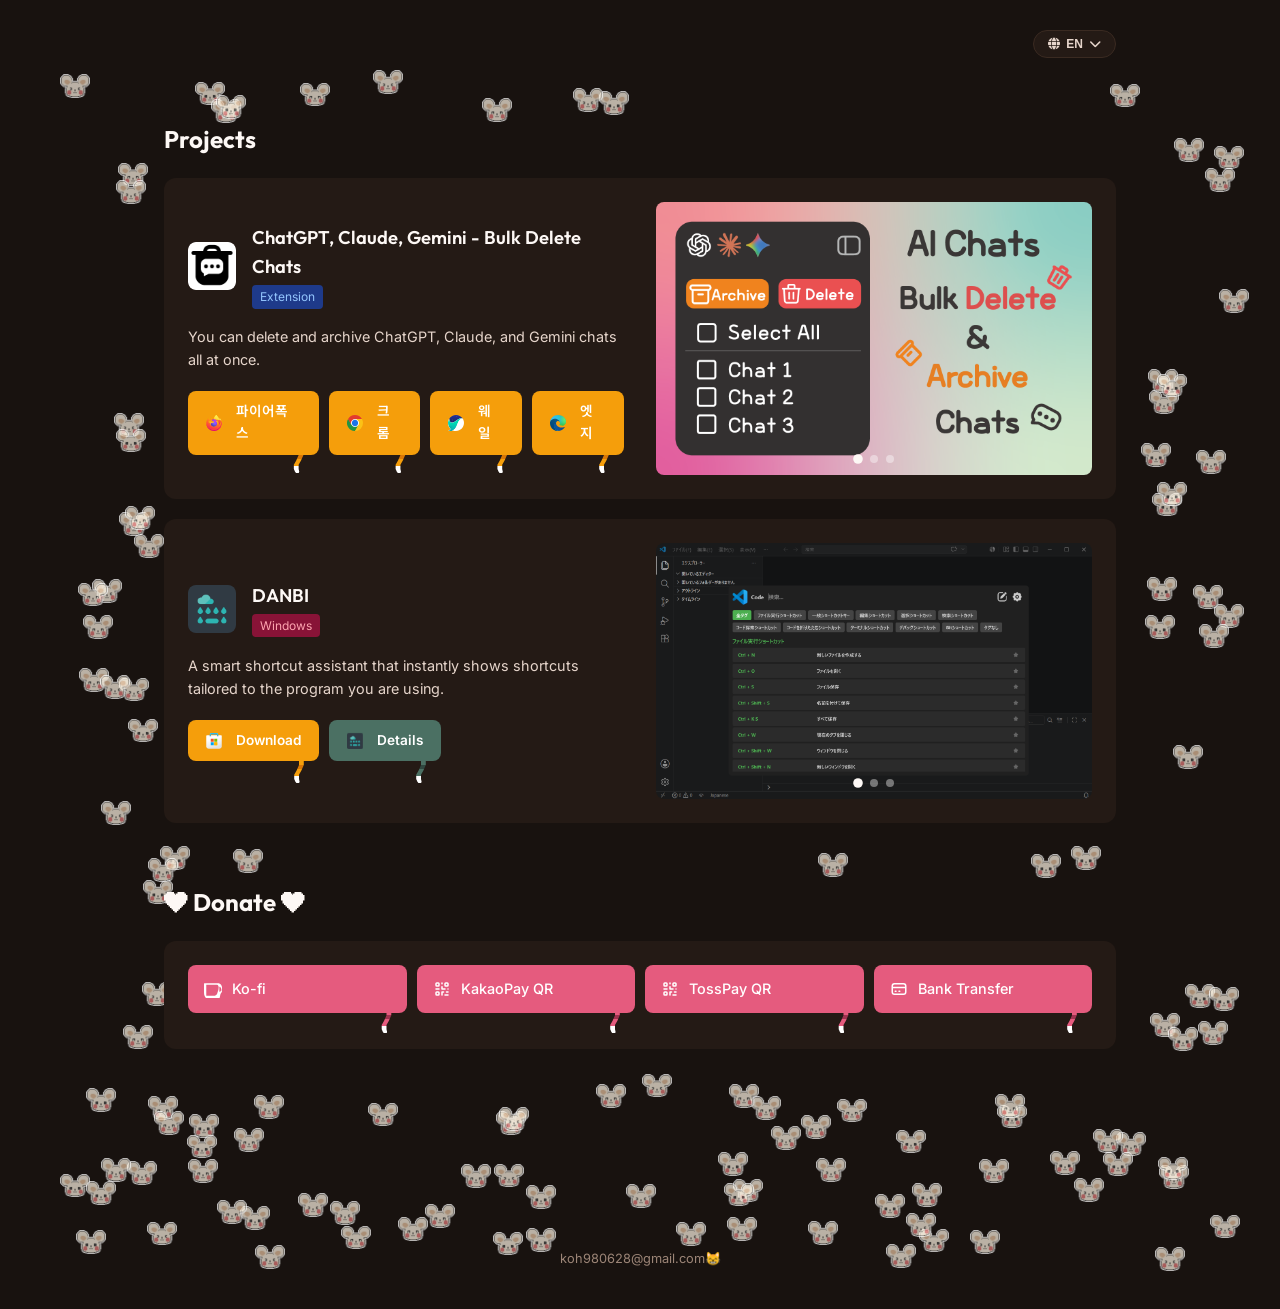
==== commit d3c5fd15: "Rename modal from tosspay to kakao pay" ====
--- a/index.html
+++ b/index.html
@@ -253,7 +253,7 @@
   </div>
 
   <!-- 5. 토스페이 모달 -->
-  <div class="modal" id="modal-tosspay">
+  <div class="modal" id="modal-kakaopay">
     <div class="modal-backdrop"></div>
     <div class="modal-content">
       <button class="modal-close" aria-label="닫기">
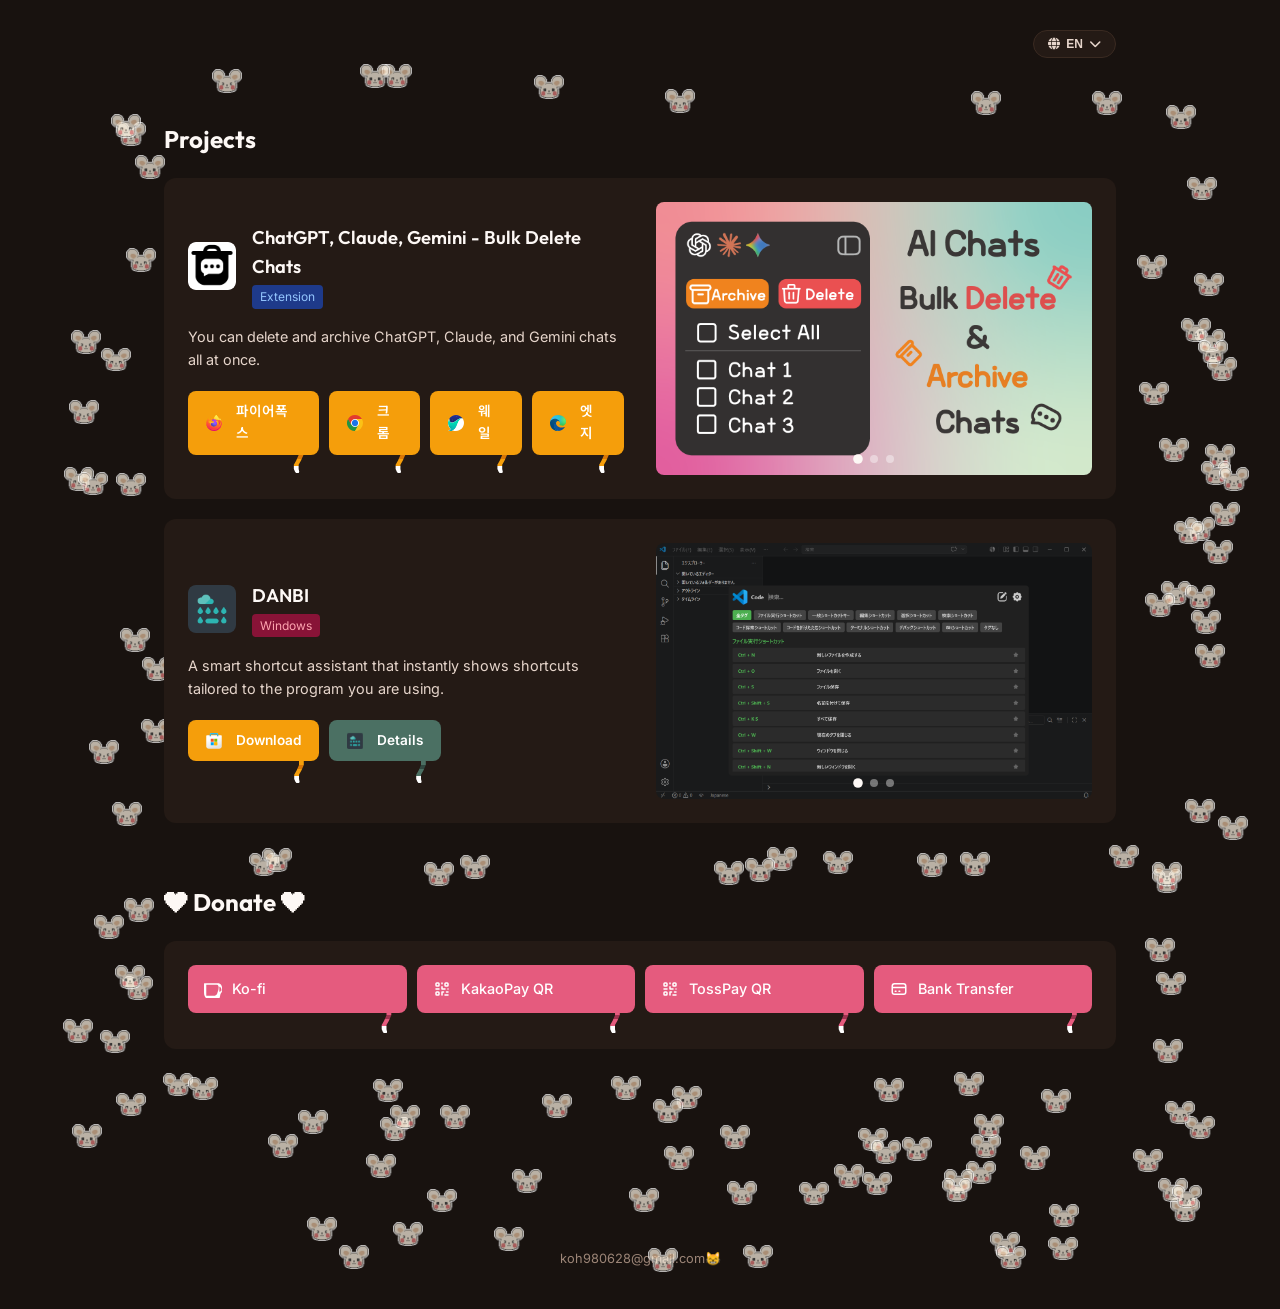
==== commit a5ad9c42: "Replace KakaoPay modal with TossPay modal" ====
--- a/index.html
+++ b/index.html
@@ -184,7 +184,7 @@
                 <span data-i18n="btn_kakaopay">카카오페이 QR</span>
               </a>
               <!-- 토스페이 QR -->
-              <a href="#" class="donation-btn kakaopay" id="btn-kakaopay">
+              <a href="#" class="donation-btn tosspay" id="btn-tosspay">
                 <svg fill="none" stroke="currentColor" stroke-width="2" viewBox="0 0 24 24">
                   <path stroke-linecap="round" stroke-linejoin="round"
                     d="M12 4v1m6 11h2m-6 0h-2v4m0-11v3m0 0h.01M12 12h4.01M16 20h4M4 12h4m12 0h.01M5 8h2a1 1 0 001-1V5a1 1 0 00-1-1H5a1 1 0 00-1 1v2a1 1 0 001 1zm12 0h2a1 1 0 001-1V5a1 1 0 00-1-1h-2a1 1 0 00-1 1v2a1 1 0 001 1zM5 20h2a1 1 0 001-1v-2a1 1 0 00-1-1H5a1 1 0 00-1 1v2a1 1 0 001 1z" />
@@ -251,9 +251,8 @@
       </div>
     </div>
   </div>
-
   <!-- 5. 토스페이 모달 -->
-  <div class="modal" id="modal-kakaopay">
+  <div class="modal" id="modal-tosspay">
     <div class="modal-backdrop"></div>
     <div class="modal-content">
       <button class="modal-close" aria-label="닫기">
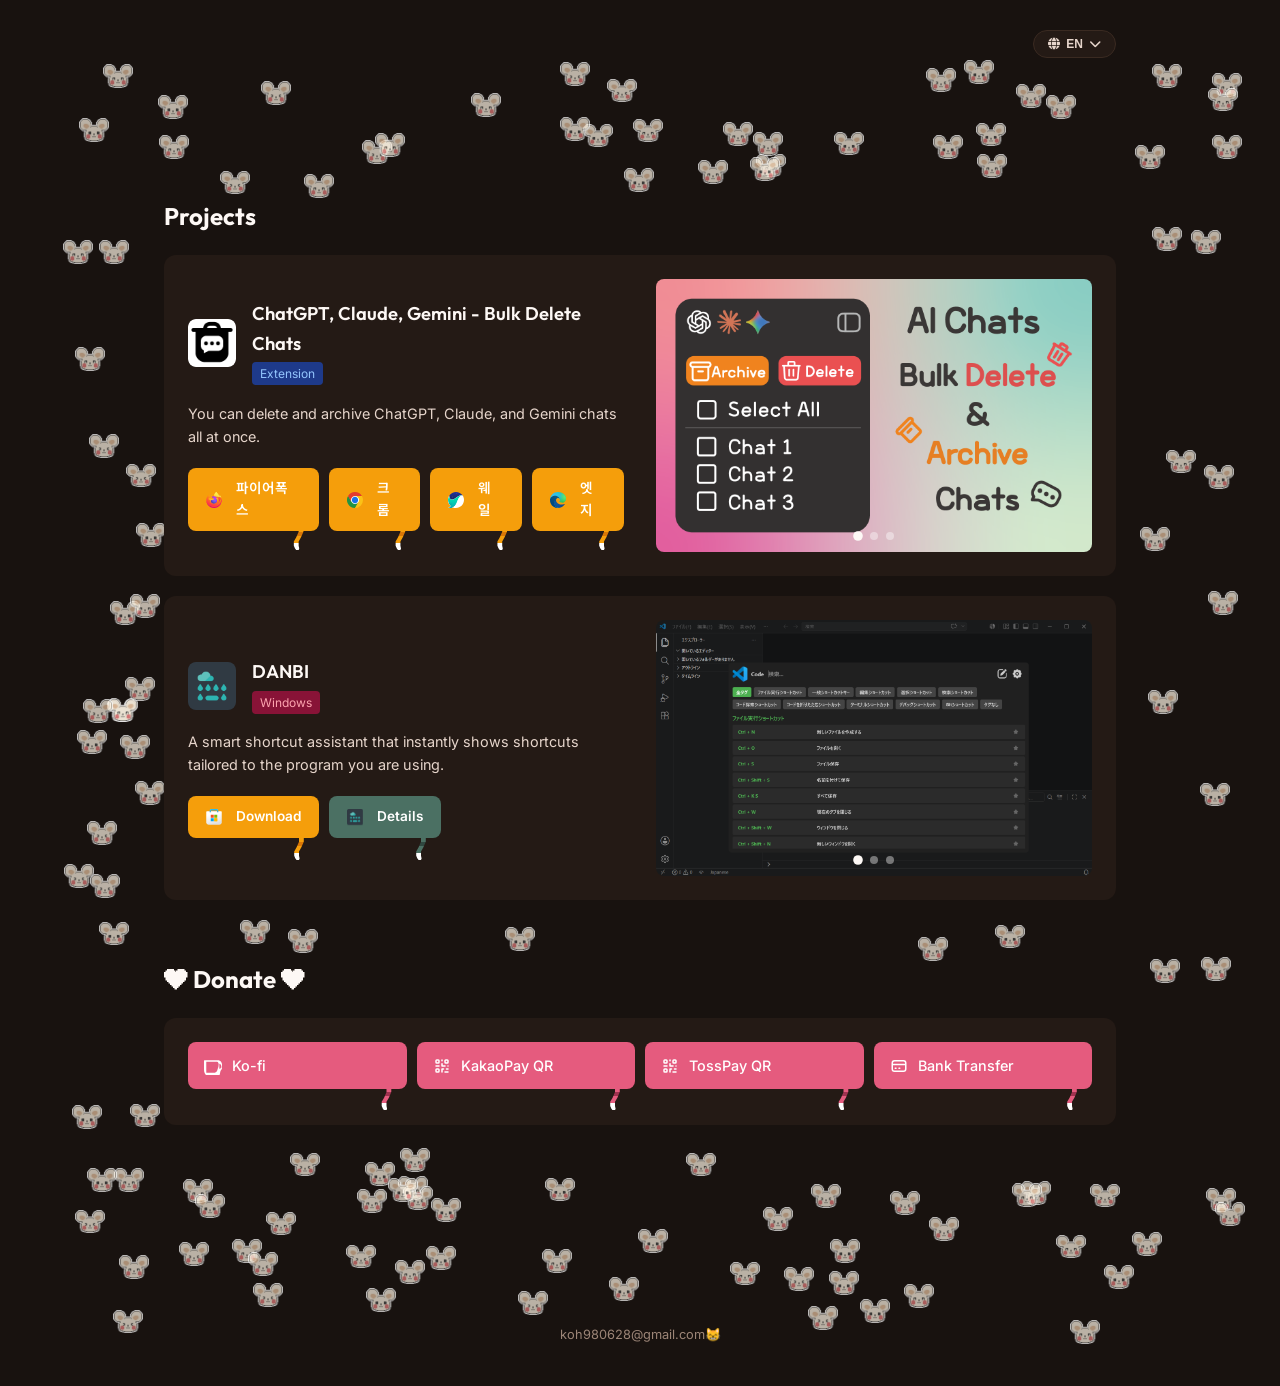
==== commit c394b663: "Add line breaks for improved spacing Added extra line breaks for spacing." ====
--- a/index.html
+++ b/index.html
@@ -28,6 +28,9 @@
         <a href="#" class="lang-option" data-lang="ru">RU (Русский)</a>
       </div>
     </div>
+    <br>
+    <br>
+    <br>
     <!-- 프로필 설명 숨기기
     <div class="header-container">
       <div class="profile-avatar">
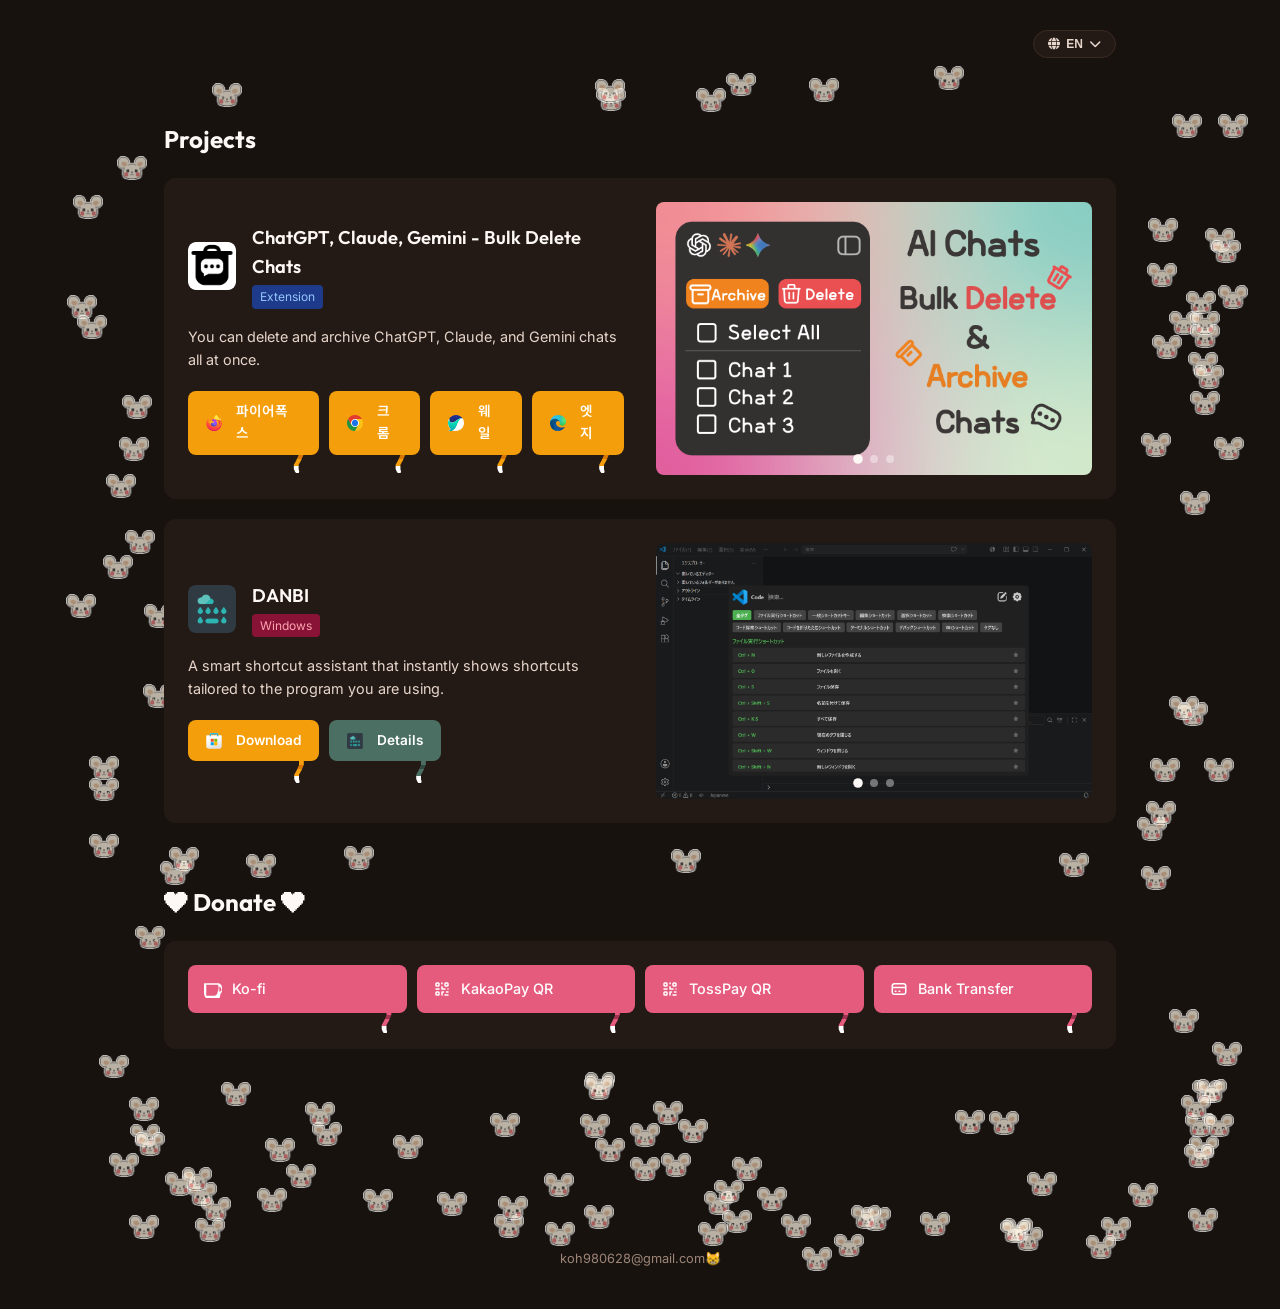
==== commit 91f5d256: "Remove extra line breaks in index.html Removed unnecessary line breaks from the HTML." ====
--- a/index.html
+++ b/index.html
@@ -28,9 +28,6 @@
         <a href="#" class="lang-option" data-lang="ru">RU (Русский)</a>
       </div>
     </div>
-    <br>
-    <br>
-    <br>
     <!-- 프로필 설명 숨기기
     <div class="header-container">
       <div class="profile-avatar">
--- a/style.css
+++ b/style.css
@@ -850,6 +850,7 @@
   width: 145px;
   display: flex;
   flex-direction: column;
+  z-index: 10000;
   overflow: hidden;
   opacity: 0;
   pointer-events: none;
@@ -878,4 +879,4 @@
 .lang-option:hover {
   background: var(--bg-tertiary);
   color: var(--text-primary);
-}+}
